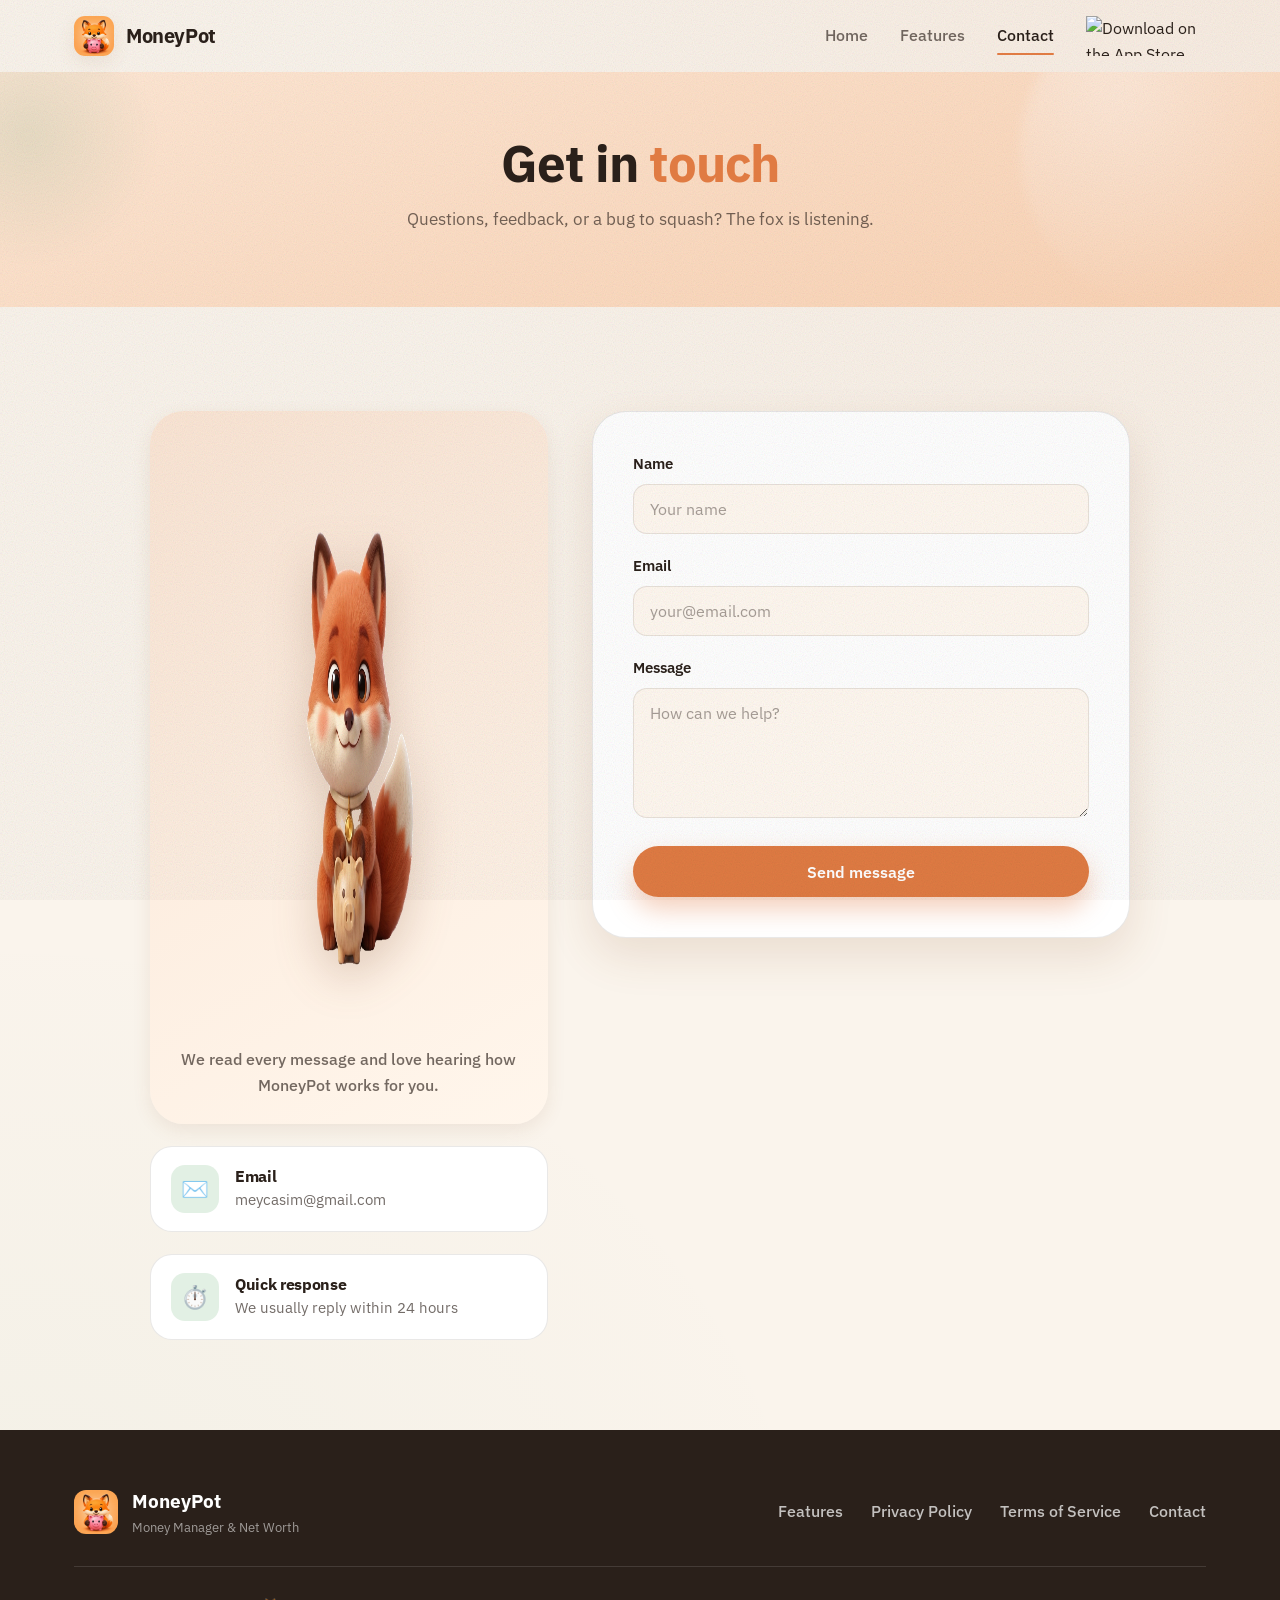
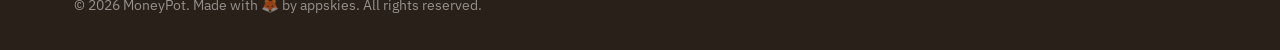
==== contact.html @ 2e61989a "MoneyPot marketing landing (cozy-fintech, vanilla HTML/CSS/JS) Deployed to moneypot.web.app (Firebas" ====
<!DOCTYPE html>
<html lang="en">
<head>
    <meta charset="UTF-8">
    <meta name="viewport" content="width=device-width, initial-scale=1.0">
    <meta name="theme-color" content="#FAF4EC">
    <meta name="description" content="Contact the MoneyPot team. Questions, feedback, or support for the MoneyPot money manager & net worth app — we usually reply within 24 hours.">
    <link rel="canonical" href="https://moneypot.web.app/contact.html">

    <!-- Open Graph -->
    <meta property="og:type" content="website">
    <meta property="og:url" content="https://moneypot.web.app/contact.html">
    <meta property="og:title" content="Contact — MoneyPot">
    <meta property="og:description" content="Questions or feedback about MoneyPot? Send us a message — we usually reply within 24 hours.">
    <meta property="og:image" content="https://moneypot.web.app/Assets/appicon.png">

    <title>Contact — MoneyPot</title>

    <!-- Favicon -->
    <link rel="icon" type="image/png" href="Assets/appicon.png">
    <link rel="apple-touch-icon" href="Assets/appicon.png">

    <!-- Fonts -->
    <link rel="preconnect" href="https://fonts.googleapis.com">
    <link rel="preconnect" href="https://fonts.gstatic.com" crossorigin>
    <link href="https://fonts.googleapis.com/css2?family=IBM+Plex+Mono:wght@500;600&family=IBM+Plex+Sans:wght@300;400;500;600;700&display=swap" rel="stylesheet">

    <!-- Styles -->
    <link rel="stylesheet" href="css/style.css">
</head>
<body>
    <a href="#main" class="skip-link">Skip to content</a>
    <div class="grain" aria-hidden="true"></div>

    <!-- Navigation Bar -->
    <nav class="navbar">
        <div class="container navbar-container">
            <a href="./" class="navbar-brand" aria-label="MoneyPot home">
                <img src="Assets/appicon.png" alt="MoneyPot app icon" class="navbar-logo" width="40" height="40">
                <span class="navbar-name">MoneyPot</span>
            </a>
            <div class="navbar-menu" id="navbarMenu">
                <a href="index.html" class="navbar-link">Home</a>
                <a href="index.html#features" class="navbar-link">Features</a>
                <a href="contact.html" class="navbar-link active">Contact</a>
                <a href="https://apps.apple.com/app/id6778097835" class="navbar-cta" aria-label="Download MoneyPot on the App Store">
                    <img src="https://toolbox.marketingtools.apple.com/api/v2/badges/download-on-the-app-store/black/en-us" alt="Download on the App Store" class="navbar-badge" width="120" height="40">
                </a>
            </div>
            <button class="navbar-toggle" id="navbarToggle" aria-label="Toggle menu" aria-expanded="false" aria-controls="navbarMenu">
                <span class="navbar-toggle-icon"></span>
            </button>
        </div>
    </nav>

    <main id="main">
    <!-- Page hero -->
    <section class="page-hero">
        <div class="hero-bg" aria-hidden="true">
            <span class="hero-orb hero-orb--1"></span>
            <span class="hero-orb hero-orb--2"></span>
        </div>
        <div class="container">
            <h1>Get in <span class="highlight">touch</span></h1>
            <p>Questions, feedback, or a bug to squash? The fox is listening.</p>
        </div>
    </section>

    <!-- Contact section -->
    <section class="contact-section">
        <div class="container">
            <div class="contact-content">
                <!-- Info column -->
                <div class="contact-info">
                    <div class="contact-fox-card">
                        <img src="Assets/fox/FoxTrack.png" alt="MoneyPot's fox mascot with a piggy bank" width="600" height="600">
                        <p>We read every message and love hearing how MoneyPot works for you.</p>
                    </div>
                    <div class="info-item">
                        <span class="info-icon" aria-hidden="true">✉️</span>
                        <div>
                            <h3>Email</h3>
                            <p>meycasim@gmail.com</p>
                        </div>
                    </div>
                    <div class="info-item">
                        <span class="info-icon" aria-hidden="true">⏱️</span>
                        <div>
                            <h3>Quick response</h3>
                            <p>We usually reply within 24 hours</p>
                        </div>
                    </div>
                </div>

                <!-- Form column -->
                <div class="contact-form-wrapper">
                    <form class="contact-form" id="contactForm" action="https://api.web3forms.com/submit" method="POST">
                        <!-- Web3Forms Access Key (PUBLIC - safe to expose) -->
                        <input type="hidden" name="access_key" value="e549a701-abc5-4e7c-9537-79efd76bed1f">
                        <input type="hidden" name="subject" value="New MoneyPot website message">
                        <input type="hidden" name="from_name" value="MoneyPot Website">

                        <!-- Honeypot Field (Bot Trap - invisible to humans) -->
                        <input type="checkbox" name="botcheck" class="hidden" style="display: none;" tabindex="-1" autocomplete="off">

                        <div class="form-group">
                            <label for="name">Name</label>
                            <input type="text" id="name" name="name" placeholder="Your name" required>
                        </div>

                        <div class="form-group">
                            <label for="email">Email</label>
                            <input type="email" id="email" name="email" placeholder="your@email.com" required>
                        </div>

                        <div class="form-group">
                            <label for="message">Message</label>
                            <textarea id="message" name="message" placeholder="How can we help?" rows="5" required></textarea>
                        </div>

                        <!-- hCaptcha Widget (free spam protection, domain-agnostic) -->
                        <div class="h-captcha" data-captcha="true"></div>

                        <button type="submit" class="btn btn-primary">
                            <span class="btn-text">Send message</span>
                            <span class="btn-loader" style="display: none;">
                                <span class="spinner"></span> Sending...
                            </span>
                        </button>

                        <!-- Status Messages -->
                        <div id="formStatus" class="form-status" style="display: none;"></div>
                    </form>
                </div>
            </div>
        </div>
    </section>
    </main>

    <!-- Footer -->
    <footer class="footer">
        <div class="container">
            <div class="footer-content">
                <div class="footer-brand">
                    <img src="Assets/appicon.png" alt="MoneyPot app icon" class="footer-logo" width="44" height="44">
                    <div>
                        <span class="footer-name">MoneyPot</span>
                        <span class="footer-tag">Money Manager &amp; Net Worth</span>
                    </div>
                </div>
                <nav class="footer-links" aria-label="Footer">
                    <a href="index.html#features">Features</a>
                    <a href="privacy.html">Privacy Policy</a>
                    <a href="terms.html">Terms of Service</a>
                    <a href="contact.html">Contact</a>
                </nav>
            </div>
            <p class="footer-copyright">&copy; 2026 MoneyPot. Made with 🦊 by appskies. All rights reserved.</p>
        </div>
    </footer>

    <!-- Scripts -->
    <script src="js/main.js"></script>
    <!-- Web3Forms client script with hCaptcha support -->
    <script src="https://web3forms.com/client/script.js" async defer></script>
</body>
</html>
---- css/style.css ----
/* =====================================================================
   MoneyPot — Landing Site Styles
   Aesthetic: "Cozy fintech" — warm parchment, fox-amber accent,
   sage green for growth, chunky rounded shapes, IBM Plex type.
   Sections:
     1. Design tokens (variables)
     2. Reset & base
     3. Layout helpers
     4. Buttons & badges
     5. Navbar
     6. Hero
     7. Feature panels + CSS mocks
     8. Highlights
     9. Final CTA
    10. Footer
    11. Legal / content pages
    12. Contact page + form
    13. Scroll-reveal + load animations
    14. Responsive
===================================================================== */

/* ---------------------------------------------------------------
   1. DESIGN TOKENS
--------------------------------------------------------------- */
:root {
    /* Brand palette (matches the app) */
    --fox: #E07B43;
    --fox-deep: #C75F2C;
    --fox-soft: #FBE6D5;
    --sage: #5E9C6E;
    --sage-soft: #E2F0E4;
    --rose: #D2615E;
    --ai-purple: #9A7BC8;
    --gold: #D9A441;

    /* Neutrals / surfaces */
    --cream: #FAF4EC;
    --surface: #FFFFFF;
    --surface-warm: #FFF8F0;
    --ink: #2A201A;
    --ink-soft: rgba(42, 32, 26, 0.66);
    --ink-faint: rgba(42, 32, 26, 0.42);
    --line: rgba(42, 32, 26, 0.10);

    /* Hero gradient */
    --hero-1: #FFE9D6;
    --hero-2: #FBD3B4;

    /* Type */
    --font-sans: 'IBM Plex Sans', -apple-system, BlinkMacSystemFont, 'Segoe UI', sans-serif;
    --font-mono: 'IBM Plex Mono', ui-monospace, 'SF Mono', Menlo, monospace;

    /* Shape & depth */
    --r-sm: 14px;
    --r-md: 22px;
    --r-lg: 34px;
    --r-xl: 48px;
    --shadow-sm: 0 6px 18px rgba(140, 90, 50, 0.10);
    --shadow-md: 0 18px 44px rgba(140, 82, 40, 0.14);
    --shadow-lg: 0 34px 80px rgba(120, 66, 30, 0.20);

    --maxw: 1180px;
    --ease: cubic-bezier(0.22, 1, 0.36, 1);
}

/* ---------------------------------------------------------------
   2. RESET & BASE
--------------------------------------------------------------- */
*, *::before, *::after { box-sizing: border-box; margin: 0; padding: 0; }

html { scroll-behavior: smooth; -webkit-text-size-adjust: 100%; }

body {
    font-family: var(--font-sans);
    color: var(--ink);
    background: var(--cream);
    line-height: 1.6;
    font-weight: 400;
    overflow-x: hidden;
    /* subtle warm vignette baked into the parchment */
    background-image:
        radial-gradient(120% 80% at 100% 0%, rgba(224, 123, 67, 0.06), transparent 60%),
        radial-gradient(120% 80% at 0% 100%, rgba(94, 156, 110, 0.05), transparent 55%);
}

img { max-width: 100%; display: block; }
a { color: inherit; text-decoration: none; }
ul { list-style: none; }
h1, h2, h3 { line-height: 1.08; letter-spacing: -0.02em; font-weight: 700; }
.mono { font-family: var(--font-mono); font-feature-settings: "tnum"; letter-spacing: -0.01em; }

::selection { background: var(--fox); color: #fff; }

/* Keyboard focus ring */
a:focus-visible, button:focus-visible, input:focus-visible, textarea:focus-visible {
    outline: 3px solid var(--fox);
    outline-offset: 3px;
    border-radius: 6px;
}

/* Skip link */
.skip-link {
    position: absolute;
    left: -999px;
    top: 12px;
    z-index: 200;
    background: var(--ink);
    color: #fff;
    padding: 10px 18px;
    border-radius: 999px;
    font-weight: 600;
}
.skip-link:focus { left: 16px; }

/* Paper grain overlay */
.grain {
    position: fixed;
    inset: 0;
    z-index: 1;
    pointer-events: none;
    opacity: 0.55;
    mix-blend-mode: multiply;
    background-image: url("data:image/svg+xml,%3Csvg xmlns='http://www.w3.org/2000/svg' width='140' height='140'%3E%3Cfilter id='n'%3E%3CfeTurbulence type='fractalNoise' baseFrequency='0.9' numOctaves='2' stitchTiles='stitch'/%3E%3C/filter%3E%3Crect width='100%25' height='100%25' filter='url(%23n)' opacity='0.32'/%3E%3C/svg%3E");
}

/* ---------------------------------------------------------------
   3. LAYOUT HELPERS
--------------------------------------------------------------- */
.container { width: 100%; max-width: var(--maxw); margin: 0 auto; padding: 0 24px; }

.section-head { text-align: center; max-width: 720px; margin: 0 auto 64px; }
.section-head--tight { margin-bottom: 44px; }
.section-kicker {
    display: inline-block;
    font-size: 0.82rem;
    font-weight: 600;
    letter-spacing: 0.14em;
    text-transform: uppercase;
    color: var(--fox-deep);
    background: var(--fox-soft);
    padding: 7px 16px;
    border-radius: 999px;
    margin-bottom: 20px;
}
.section-title { font-size: clamp(1.9rem, 4.4vw, 3rem); }
.section-subtitle {
    margin-top: 18px;
    font-size: 1.12rem;
    color: var(--ink-soft);
    font-weight: 400;
}

.highlight { color: var(--fox); position: relative; white-space: nowrap; }

/* ---------------------------------------------------------------
   4. BUTTONS & BADGES
--------------------------------------------------------------- */
.app-store-link { display: inline-flex; transition: transform 0.3s var(--ease); }
.app-store-link:hover { transform: translateY(-3px); }
.app-store-badge { height: 52px; width: auto; }

.btn {
    display: inline-flex;
    align-items: center;
    justify-content: center;
    gap: 8px;
    font-family: var(--font-sans);
    font-size: 1.02rem;
    font-weight: 600;
    padding: 15px 30px;
    border: none;
    border-radius: 999px;
    cursor: pointer;
    transition: transform 0.25s var(--ease), box-shadow 0.25s var(--ease), background 0.25s;
}
.btn-primary {
    background: var(--fox);
    color: #fff;
    box-shadow: 0 12px 26px rgba(224, 123, 67, 0.36);
}
.btn-primary:hover { background: var(--fox-deep); transform: translateY(-3px); box-shadow: 0 18px 34px rgba(199, 95, 44, 0.42); }
.btn-primary:active { transform: translateY(-1px); }

/* ---------------------------------------------------------------
   5. NAVBAR
--------------------------------------------------------------- */
.navbar {
    position: sticky;
    top: 0;
    z-index: 100;
    padding: 16px 0;
    transition: background 0.3s, box-shadow 0.3s, padding 0.3s;
}
.navbar.scrolled {
    background: rgba(250, 244, 236, 0.86);
    backdrop-filter: saturate(160%) blur(14px);
    -webkit-backdrop-filter: saturate(160%) blur(14px);
    box-shadow: 0 2px 24px rgba(140, 90, 50, 0.10);
    padding: 10px 0;
}
.navbar-container { display: flex; align-items: center; justify-content: space-between; }
.navbar-brand { display: flex; align-items: center; gap: 12px; }
.navbar-logo { width: 40px; height: 40px; border-radius: 11px; box-shadow: var(--shadow-sm); }
.navbar-name { font-weight: 700; font-size: 1.28rem; letter-spacing: -0.02em; }

.navbar-menu { display: flex; align-items: center; gap: 32px; }
.navbar-link { font-weight: 500; color: var(--ink-soft); transition: color 0.2s; position: relative; }
.navbar-link::after {
    content: ""; position: absolute; left: 0; bottom: -6px;
    width: 0; height: 2px; background: var(--fox); border-radius: 2px;
    transition: width 0.25s var(--ease);
}
.navbar-link:hover, .navbar-link.active { color: var(--ink); }
.navbar-link:hover::after, .navbar-link.active::after { width: 100%; }
.navbar-cta { display: inline-flex; }
.navbar-badge { height: 40px; width: auto; }

.navbar-toggle {
    display: none;
    width: 46px; height: 46px;
    background: var(--surface);
    border: 1px solid var(--line);
    border-radius: 13px;
    cursor: pointer;
    position: relative;
    box-shadow: var(--shadow-sm);
}
.navbar-toggle-icon, .navbar-toggle-icon::before, .navbar-toggle-icon::after {
    content: ""; position: absolute; left: 50%; top: 50%;
    width: 20px; height: 2.2px; background: var(--ink); border-radius: 2px;
    transform: translate(-50%, -50%); transition: transform 0.3s var(--ease), opacity 0.2s;
}
.navbar-toggle-icon::before { transform: translate(-50%, -8px); }
.navbar-toggle-icon::after { transform: translate(-50%, 8px); }
.navbar-toggle.active .navbar-toggle-icon { background: transparent; }
.navbar-toggle.active .navbar-toggle-icon::before { transform: translate(-50%, 0) rotate(45deg); }
.navbar-toggle.active .navbar-toggle-icon::after { transform: translate(-50%, 0) rotate(-45deg); }

/* ---------------------------------------------------------------
   6. HERO
--------------------------------------------------------------- */
.hero {
    position: relative;
    padding: 60px 0 120px;
    background: linear-gradient(160deg, var(--hero-1) 0%, var(--hero-2) 100%);
    overflow: hidden;
}
.hero-bg { position: absolute; inset: 0; pointer-events: none; }
.hero-orb {
    position: absolute; border-radius: 50%; filter: blur(6px); opacity: 0.5;
}
.hero-orb--1 { width: 320px; height: 320px; top: -80px; right: -60px;
    background: radial-gradient(circle at 30% 30%, rgba(255,255,255,0.7), transparent 70%); }
.hero-orb--2 { width: 220px; height: 220px; bottom: 40px; left: -60px;
    background: radial-gradient(circle at 40% 40%, rgba(94,156,110,0.28), transparent 70%); }
.hero-orb--3 { width: 160px; height: 160px; top: 40%; left: 42%;
    background: radial-gradient(circle at 40% 40%, rgba(154,123,200,0.22), transparent 70%); }

.hero-content {
    position: relative;
    z-index: 2;
    display: grid;
    grid-template-columns: 1.05fr 0.95fr;
    align-items: center;
    gap: 40px;
}

.hero-eyebrow {
    display: inline-flex; align-items: center; gap: 8px;
    background: rgba(255, 255, 255, 0.65);
    border: 1px solid rgba(255, 255, 255, 0.9);
    padding: 8px 16px;
    border-radius: 999px;
    font-weight: 600;
    font-size: 0.92rem;
    color: var(--fox-deep);
    box-shadow: var(--shadow-sm);
    margin-bottom: 26px;
}
.hero-eyebrow-fox { font-size: 1.1rem; }

.hero-title {
    font-size: clamp(2.6rem, 6vw, 4.4rem);
    font-weight: 700;
    letter-spacing: -0.035em;
}
.hero-title .highlight { display: inline-block; }
.hero-title .highlight::after {
    content: ""; position: absolute; left: -2px; right: -2px; bottom: 0.08em; height: 0.28em;
    background: rgba(224, 123, 67, 0.22); border-radius: 6px; z-index: -1;
}
.hero-subtitle {
    margin: 26px 0 34px;
    font-size: 1.2rem;
    color: var(--ink-soft);
    max-width: 520px;
}
.hero-subtitle strong { color: var(--ink); font-weight: 600; }

.hero-cta { display: flex; align-items: center; gap: 20px; flex-wrap: wrap; }
.hero-trial { font-size: 0.94rem; color: var(--ink-soft); font-weight: 500; }

.hero-trust {
    display: flex; gap: 26px; flex-wrap: wrap;
    margin-top: 34px;
    font-weight: 500;
    color: var(--ink-soft);
    font-size: 0.98rem;
}
.hero-trust li { display: flex; align-items: center; gap: 8px; }
.hero-trust span { font-size: 1.1rem; }

/* Hero visual — amber portrait pot + floating chips */
.hero-visual { position: relative; }
.hero-pot {
    position: relative;
    width: min(430px, 92%);
    margin: 0 auto;
    aspect-ratio: 1;
    border-radius: 46% 54% 52% 48% / 52% 46% 54% 48%;
    background:
        radial-gradient(circle at 50% 42%, #FBB878 0%, #F19E5A 55%, #E07B43 100%);
    box-shadow: var(--shadow-lg), inset 0 -20px 60px rgba(199, 95, 44, 0.35);
    overflow: hidden;
    animation: blob-morph 14s ease-in-out infinite;
}
.hero-fox {
    position: absolute; inset: 0; width: 100%; height: 100%;
    object-fit: cover; object-position: center 42%;
    animation: fox-float 6s ease-in-out infinite;
}
@keyframes blob-morph {
    0%, 100% { border-radius: 46% 54% 52% 48% / 52% 46% 54% 48%; }
    50% { border-radius: 54% 46% 48% 52% / 46% 54% 48% 52%; }
}
@keyframes fox-float {
    0%, 100% { transform: translateY(0); }
    50% { transform: translateY(-10px); }
}

.float-chip {
    position: absolute;
    display: flex; align-items: center; gap: 10px;
    background: var(--surface);
    border-radius: var(--r-md);
    padding: 12px 16px;
    box-shadow: var(--shadow-md);
    font-weight: 600;
    font-size: 0.94rem;
    animation: chip-bob 5s ease-in-out infinite;
    z-index: 3;
}
.chip-emoji { font-size: 1.3rem; }
.chip-body { display: flex; flex-direction: column; line-height: 1.2; }
.chip-label { font-size: 0.72rem; text-transform: uppercase; letter-spacing: 0.08em; color: var(--ink-faint); font-weight: 600; }
.chip-amount { font-family: var(--font-mono); font-size: 0.98rem; }
.chip-amount--out { color: var(--rose); }
.chip-worth { font-family: var(--font-mono); font-size: 1.14rem; color: var(--ink); }
.chip-delta { font-family: var(--font-mono); font-size: 0.78rem; font-weight: 600; }
.chip-delta--up { color: var(--sage); }

.float-chip--expense { top: 8%; left: -4%; animation-delay: 0s; }
.float-chip--worth { bottom: 14%; right: -6%; flex-direction: column; align-items: flex-start; gap: 2px; animation-delay: 1.2s; }
.float-chip--scan { bottom: 2%; left: 8%; animation-delay: 2.1s; }
@keyframes chip-bob {
    0%, 100% { transform: translateY(0) rotate(-1deg); }
    50% { transform: translateY(-12px) rotate(1deg); }
}

/* Bottom wave transition into cream */
.hero-wave {
    position: absolute; left: 0; right: 0; bottom: -1px; height: 70px;
    background: var(--cream);
    clip-path: ellipse(75% 100% at 50% 100%);
}

/* ---------------------------------------------------------------
   7. FEATURE PANELS + CSS MOCKS
--------------------------------------------------------------- */
.features { padding: 100px 0 40px; position: relative; z-index: 2; }

.feature {
    display: grid;
    grid-template-columns: 1fr 1fr;
    align-items: center;
    gap: clamp(30px, 6vw, 90px);
    margin-bottom: 96px;
}
.feature--reverse .feature-media { order: 2; }

/* Media column */
.feature-media {
    position: relative;
    min-height: 380px;
    display: flex; align-items: center; justify-content: center;
}
.feature-glow {
    position: absolute; width: 78%; aspect-ratio: 1; border-radius: 50%;
    filter: blur(10px); z-index: 0;
    background: radial-gradient(circle, rgba(224,123,67,0.20), transparent 68%);
}
.feature-glow--sage { background: radial-gradient(circle, rgba(94,156,110,0.22), transparent 68%); }
.feature-glow--rose { background: radial-gradient(circle, rgba(210,97,94,0.20), transparent 68%); }
.feature-fox {
    position: relative; z-index: 1;
    width: min(360px, 80%);
    filter: drop-shadow(0 26px 34px rgba(120, 66, 30, 0.24));
    transition: transform 0.5s var(--ease);
}
.feature:hover .feature-fox { transform: translateY(-8px) scale(1.02); }
.feature-fox--peek { width: min(300px, 70%); }

/* Copy column */
.feature-kicker {
    display: inline-flex; align-items: center; gap: 10px;
    font-weight: 600; font-size: 0.86rem; letter-spacing: 0.06em; text-transform: uppercase;
    color: var(--fox-deep);
    margin-bottom: 18px;
}
.feature-num {
    font-family: var(--font-mono);
    background: var(--fox-soft);
    color: var(--fox-deep);
    padding: 3px 9px; border-radius: 8px; font-size: 0.82rem;
}
.feature-title { font-size: clamp(1.6rem, 3.4vw, 2.35rem); margin-bottom: 16px; }
.feature-text { font-size: 1.1rem; color: var(--ink-soft); margin-bottom: 22px; max-width: 460px; }
.feature-points { display: grid; gap: 12px; }
.feature-points li {
    position: relative; padding-left: 32px; font-weight: 500; color: var(--ink);
}
.feature-points li::before {
    content: ""; position: absolute; left: 0; top: 4px;
    width: 20px; height: 20px; border-radius: 50%;
    background: var(--sage-soft) url("data:image/svg+xml,%3Csvg xmlns='http://www.w3.org/2000/svg' width='12' height='12' viewBox='0 0 24 24' fill='none' stroke='%235E9C6E' stroke-width='3.4' stroke-linecap='round' stroke-linejoin='round'%3E%3Cpolyline points='20 6 9 17 4 12'/%3E%3C/svg%3E") center / 12px no-repeat;
}

/* shared mock chip */
.mock-chip {
    display: inline-flex; align-items: center; gap: 8px;
    background: var(--surface); border-radius: 999px;
    padding: 9px 15px; font-weight: 600; font-size: 0.88rem;
    box-shadow: var(--shadow-md);
    font-family: var(--font-sans);
}
.mock-chip .mono { font-size: 0.86rem; }
.mock-chip--alert { color: var(--fox-deep); }
.dot { width: 10px; height: 10px; border-radius: 50%; display: inline-block; flex: none; }
.dot--fox { background: var(--fox); }
.dot--sage { background: var(--sage); }
.dot--rose { background: var(--rose); }
.dot--purple { background: var(--ai-purple); }
.dot--gold { background: var(--gold); }

/* Mock: receipt (Feature 1) */
.mock { position: absolute; z-index: 2; }
.mock--receipt { right: 2%; bottom: 6%; }
.receipt {
    position: relative;
    width: 150px; background: var(--surface);
    border-radius: 12px 12px 8px 8px;
    padding: 16px 16px 22px;
    box-shadow: var(--shadow-md);
    /* torn bottom edge */
    -webkit-mask: radial-gradient(6px 8px at 10px 100%, transparent 96%, #000) repeat-x bottom / 20px 10px;
            mask: radial-gradient(6px 8px at 10px 100%, transparent 96%, #000) repeat-x bottom / 20px 10px;
    overflow: hidden;
}
.receipt-line { height: 7px; background: var(--line); border-radius: 4px; margin-bottom: 9px; }
.receipt-line--title { height: 10px; width: 60%; background: rgba(42,32,26,0.22); margin-bottom: 14px; }
.receipt-line.short { width: 45%; }
.receipt-total {
    display: flex; justify-content: space-between; align-items: baseline;
    margin-top: 10px; padding-top: 10px; border-top: 1.5px dashed var(--line);
    font-weight: 700; font-size: 0.72rem; letter-spacing: 0.06em;
}
.receipt-total .mono { font-size: 0.9rem; color: var(--fox-deep); }
.receipt-scan {
    position: absolute; left: 0; right: 0; height: 30px;
    background: linear-gradient(180deg, transparent, rgba(94,156,110,0.35), transparent);
    box-shadow: 0 0 10px rgba(94,156,110,0.5);
    animation: scan 2.6s ease-in-out infinite;
}
@keyframes scan { 0%,100% { top: 8%; } 50% { top: 78%; } }
.mock--receipt .mock-chip { position: absolute; bottom: -18px; left: -70px; white-space: nowrap; }

/* Mock: net worth (Feature 2) */
.mock--worth { left: 0; bottom: 4%; }
.worth-card {
    width: 230px; background: var(--surface);
    border-radius: var(--r-md); padding: 20px;
    box-shadow: var(--shadow-md);
}
.worth-label { font-size: 0.74rem; text-transform: uppercase; letter-spacing: 0.08em; color: var(--ink-faint); font-weight: 600; }
.worth-total { display: block; font-size: 1.7rem; margin: 4px 0 2px; color: var(--ink); }
.worth-delta { font-family: var(--font-mono); font-size: 0.78rem; color: var(--sage); font-weight: 600; }
.worth-rows { margin-top: 16px; display: grid; gap: 11px; }
.worth-rows li {
    display: flex; align-items: center; gap: 9px;
    font-size: 0.86rem; font-weight: 500;
}
.worth-rows .mono { margin-left: auto; color: var(--ink-soft); font-size: 0.84rem; }

/* Mock: categorize pills (Feature 3) */
.mock--sort {
    position: absolute; right: 0; bottom: 8%;
    display: flex; flex-wrap: wrap; gap: 10px; width: 250px; justify-content: flex-end;
}
.pill {
    display: inline-flex; align-items: center; gap: 7px;
    background: var(--surface); border-radius: 999px;
    padding: 9px 15px; font-weight: 600; font-size: 0.86rem;
    box-shadow: var(--shadow-sm);
    animation: pill-pop 0.5s var(--ease) both;
}
.pill--1 { animation-delay: 0.05s; } .pill--2 { animation-delay: 0.15s; }
.pill--3 { animation-delay: 0.25s; } .pill--4 { animation-delay: 0.35s; }
.pill--5 { animation-delay: 0.45s; }
@keyframes pill-pop { from { opacity: 0; transform: scale(0.8) translateY(6px); } to { opacity: 1; transform: none; } }

/* Mock: budget ring (Feature 4) */
.mock--budget { left: 2%; bottom: 4%; }
.budget-card {
    width: 190px; background: var(--surface);
    border-radius: var(--r-md); padding: 20px;
    box-shadow: var(--shadow-md); text-align: center;
}
.budget-label { font-size: 0.74rem; text-transform: uppercase; letter-spacing: 0.08em; color: var(--ink-faint); font-weight: 600; }
.budget-ring {
    width: 116px; height: 116px; margin: 14px auto 12px;
    border-radius: 50%;
    background:
        radial-gradient(closest-side, var(--surface) 72%, transparent 73%),
        conic-gradient(var(--fox) 0% 72%, var(--fox-soft) 72% 100%);
    display: grid; place-items: center;
}
.budget-ring-num { font-size: 1.5rem; font-weight: 700; color: var(--fox-deep); }
.budget-meta { font-size: 0.84rem; color: var(--ink-soft); }
.budget-meta .mono { color: var(--ink); }
.mock--budget .mock-chip { position: absolute; top: -14px; right: -60px; white-space: nowrap; }

/* Mock: widgets (Feature 5) */
.mock--widget {
    right: 0; bottom: 6%;
    display: flex; gap: 14px; align-items: flex-end;
}
.widget-card {
    width: 150px; background: var(--surface);
    border-radius: var(--r-md); padding: 16px;
    box-shadow: var(--shadow-md);
}
.widget-card--small { width: 120px; }
.widget-label { font-size: 0.72rem; text-transform: uppercase; letter-spacing: 0.08em; color: var(--ink-faint); font-weight: 600; }
.widget-num { display: block; font-size: 1.35rem; margin: 4px 0 10px; }
.widget-bars { display: flex; align-items: flex-end; gap: 6px; height: 46px; }
.widget-bars span {
    flex: 1; background: linear-gradient(180deg, var(--fox), var(--fox-soft));
    border-radius: 4px 4px 2px 2px; min-height: 6px;
}

/* Mock: security (Feature 6) */
.mock--secure { left: 4%; bottom: 8%; }
.secure-card {
    width: 190px; background: var(--surface);
    border-radius: var(--r-md); padding: 22px 20px;
    box-shadow: var(--shadow-md); text-align: center;
}
.secure-face { color: var(--sage); display: block; margin: 0 auto 12px; }
.secure-title { font-weight: 600; font-size: 0.92rem; }
.mock--secure .mock-chip { position: absolute; bottom: -14px; right: -46px; white-space: nowrap; }

/* ---------------------------------------------------------------
   8. HIGHLIGHTS
--------------------------------------------------------------- */
.highlights { padding: 70px 0 90px; }
.highlights-grid {
    display: grid; grid-template-columns: repeat(4, 1fr); gap: 22px;
}
.highlight-card {
    background: var(--surface-warm);
    border: 1px solid var(--line);
    border-radius: var(--r-lg);
    padding: 30px 26px;
    transition: transform 0.35s var(--ease), box-shadow 0.35s var(--ease), background 0.3s;
}
.highlight-card:hover {
    transform: translateY(-8px);
    box-shadow: var(--shadow-md);
    background: var(--surface);
}
.highlight-emoji {
    display: inline-grid; place-items: center;
    width: 56px; height: 56px; border-radius: 18px;
    background: var(--fox-soft);
    font-size: 1.7rem; margin-bottom: 18px;
}
.highlight-card h3 { font-size: 1.22rem; margin-bottom: 8px; }
.highlight-card p { color: var(--ink-soft); font-size: 0.98rem; }

/* ---------------------------------------------------------------
   9. FINAL CTA
--------------------------------------------------------------- */
.final-cta { padding: 40px 0 110px; }
.final-cta-inner {
    display: grid; grid-template-columns: 0.8fr 1.2fr; align-items: center; gap: 30px;
    background: linear-gradient(150deg, #FFF1E2 0%, #FDE0C4 100%);
    border-radius: var(--r-xl);
    padding: 48px clamp(28px, 5vw, 66px);
    position: relative;
    overflow: hidden;
    box-shadow: var(--shadow-md);
}
.final-cta-inner::after {
    content: ""; position: absolute; width: 300px; height: 300px; border-radius: 50%;
    background: radial-gradient(circle, rgba(255,255,255,0.6), transparent 70%);
    top: -120px; right: -80px; pointer-events: none;
}
.cta-fox {
    width: min(320px, 90%); margin: 0 auto;
    filter: drop-shadow(0 24px 30px rgba(120, 66, 30, 0.28));
    animation: fox-float 6s ease-in-out infinite;
}
.cta-title { font-size: clamp(1.9rem, 4vw, 2.9rem); margin-bottom: 14px; }
.cta-subtitle { font-size: 1.14rem; color: var(--ink-soft); margin-bottom: 28px; max-width: 480px; }
.cta-actions { display: flex; align-items: center; gap: 22px; flex-wrap: wrap; }
.cta-note { font-size: 0.94rem; color: var(--ink-soft); font-weight: 500; }

/* ---------------------------------------------------------------
   10. FOOTER
--------------------------------------------------------------- */
.footer { background: var(--ink); color: rgba(255,255,255,0.72); padding: 56px 0 34px; }
.footer-content {
    display: flex; align-items: center; justify-content: space-between;
    flex-wrap: wrap; gap: 26px;
    padding-bottom: 28px; border-bottom: 1px solid rgba(255,255,255,0.12);
}
.footer-brand { display: flex; align-items: center; gap: 14px; }
.footer-logo { width: 44px; height: 44px; border-radius: 12px; }
.footer-brand > div { display: flex; flex-direction: column; }
.footer-name { font-weight: 700; font-size: 1.2rem; color: #fff; }
.footer-tag { font-size: 0.82rem; color: rgba(255,255,255,0.55); }
.footer-links { display: flex; gap: 28px; flex-wrap: wrap; }
.footer-links a { color: rgba(255,255,255,0.72); font-weight: 500; transition: color 0.2s; }
.footer-links a:hover { color: var(--fox); }
.footer-copyright { margin-top: 26px; font-size: 0.9rem; color: rgba(255,255,255,0.5); }

/* ---------------------------------------------------------------
   11. LEGAL / CONTENT PAGES
--------------------------------------------------------------- */
.page-hero {
    background: linear-gradient(160deg, var(--hero-1) 0%, var(--hero-2) 100%);
    padding: 64px 0 74px;
    text-align: center;
    position: relative;
    overflow: hidden;
}
.page-hero .container { position: relative; z-index: 2; }
.page-hero h1 { font-size: clamp(2rem, 5vw, 3.2rem); }
.page-hero p { margin-top: 14px; color: var(--ink-soft); font-size: 1.08rem; }
.page-hero .updated {
    display: inline-block; margin-top: 18px;
    font-family: var(--font-mono); font-size: 0.84rem;
    background: rgba(255,255,255,0.6); padding: 6px 14px; border-radius: 999px;
    color: var(--fox-deep); font-weight: 600;
}

.legal { padding: 66px 0 90px; }
.legal-body { max-width: 780px; margin: 0 auto; }
.legal-body > section { margin-bottom: 40px; }
.legal-body h2 {
    font-size: 1.5rem; margin-bottom: 14px;
    display: flex; align-items: center; gap: 12px;
}
.legal-body h2 .legal-badge {
    width: 34px; height: 34px; border-radius: 11px; flex: none;
    display: grid; place-items: center; font-size: 1.05rem;
    background: var(--fox-soft);
}
.legal-body p { color: var(--ink-soft); font-size: 1.04rem; margin-bottom: 12px; }
.legal-body ul.legal-list { margin: 12px 0 12px 6px; display: grid; gap: 10px; }
.legal-body ul.legal-list li {
    position: relative; padding-left: 28px; color: var(--ink-soft); font-size: 1.02rem;
}
.legal-body ul.legal-list li::before {
    content: ""; position: absolute; left: 0; top: 9px;
    width: 9px; height: 9px; border-radius: 50%; background: var(--fox);
}
.legal-body a { color: var(--fox-deep); font-weight: 600; text-decoration: underline; text-underline-offset: 3px; }
.legal-note {
    background: var(--sage-soft);
    border-left: 4px solid var(--sage);
    border-radius: var(--r-sm);
    padding: 18px 22px; margin-top: 30px;
    color: var(--ink);
}
.legal-note strong { color: var(--sage); }

/* ---------------------------------------------------------------
   12. CONTACT PAGE + FORM
--------------------------------------------------------------- */
.contact-section { padding: 60px 0 90px; }
.contact-content {
    display: grid; grid-template-columns: 0.85fr 1.15fr; gap: 44px;
    max-width: 980px; margin: 44px auto 0; align-items: start;
}
.contact-info { display: grid; gap: 22px; align-content: start; }
.contact-fox-card {
    background: linear-gradient(150deg, var(--fox-soft), #FFF6EC);
    border-radius: var(--r-lg); padding: 26px; text-align: center;
    box-shadow: var(--shadow-sm);
}
.contact-fox-card img { width: 170px; margin: 0 auto 10px; filter: drop-shadow(0 16px 22px rgba(120,66,30,0.22)); }
.contact-fox-card p { color: var(--ink-soft); font-weight: 500; }
.info-item {
    display: flex; align-items: center; gap: 16px;
    background: var(--surface); border: 1px solid var(--line);
    border-radius: var(--r-md); padding: 18px 20px;
}
.info-icon {
    width: 48px; height: 48px; border-radius: 14px; flex: none;
    display: grid; place-items: center; font-size: 1.4rem;
    background: var(--sage-soft);
}
.info-item h3 { font-size: 1.02rem; margin-bottom: 2px; }
.info-item p { color: var(--ink-soft); font-size: 0.96rem; }

.contact-form-wrapper {
    background: var(--surface);
    border: 1px solid var(--line);
    border-radius: var(--r-lg);
    padding: clamp(24px, 4vw, 40px);
    box-shadow: var(--shadow-md);
}
.form-group { margin-bottom: 20px; }
.form-group label { display: block; font-weight: 600; margin-bottom: 8px; font-size: 0.94rem; }
.form-group input, .form-group textarea {
    width: 100%;
    font-family: var(--font-sans); font-size: 1rem;
    padding: 14px 16px;
    border: 1.5px solid var(--line);
    border-radius: var(--r-sm);
    background: var(--surface-warm);
    color: var(--ink);
    transition: border-color 0.2s, background 0.2s, box-shadow 0.2s;
    resize: vertical;
}
.form-group input::placeholder, .form-group textarea::placeholder { color: var(--ink-faint); }
.form-group input:focus, .form-group textarea:focus {
    border-color: var(--fox); background: var(--surface);
    box-shadow: 0 0 0 4px rgba(224,123,67,0.14);
    outline: none;
}
.h-captcha { margin-bottom: 20px; }
.contact-form .btn-primary { width: 100%; }
.spinner {
    display: inline-block; width: 16px; height: 16px;
    border: 2.4px solid rgba(255,255,255,0.5); border-top-color: #fff;
    border-radius: 50%; animation: spin 0.7s linear infinite; vertical-align: -3px;
}
@keyframes spin { to { transform: rotate(360deg); } }
.form-status { margin-top: 18px; padding: 14px 18px; border-radius: var(--r-sm); font-weight: 600; font-size: 0.96rem; }
.form-status.success { background: var(--sage-soft); color: #33623F; }
.form-status.error { background: #FBE0DF; color: #9B322F; }
.hidden { display: none !important; }

/* TikTok in-app browser toast */
.tiktok-toast {
    position: fixed; left: 16px; right: 16px; bottom: 20px;
    z-index: 300; display: flex; justify-content: center;
    opacity: 0; transform: translateY(20px);
    transition: opacity 0.35s var(--ease), transform 0.35s var(--ease);
    pointer-events: none;
}
.tiktok-toast.show { opacity: 1; transform: none; }
.tiktok-toast-bubble {
    max-width: 420px; background: var(--ink); color: #fff;
    padding: 16px 20px; border-radius: var(--r-md);
    box-shadow: var(--shadow-lg); font-size: 0.96rem; line-height: 1.45;
}
.tiktok-toast-bubble strong { color: var(--fox); }

/* ---------------------------------------------------------------
   13. SCROLL-REVEAL + LOAD ANIMATIONS
--------------------------------------------------------------- */
/* Staggered hero load reveal */
.reveal-load { opacity: 0; transform: translateY(22px); }
.page-loaded .reveal-load {
    opacity: 1; transform: none;
    transition: opacity 0.7s var(--ease), transform 0.7s var(--ease);
    transition-delay: calc(var(--d, 0) * 0.11s + 0.1s);
}

/* Scroll reveal */
.reveal { opacity: 0; transform: translateY(34px); transition: opacity 0.7s var(--ease), transform 0.7s var(--ease); }
.reveal.active { opacity: 1; transform: none; }
/* stagger children within a grid */
.highlights-grid .reveal.active:nth-child(2) { transition-delay: 0.08s; }
.highlights-grid .reveal.active:nth-child(3) { transition-delay: 0.16s; }
.highlights-grid .reveal.active:nth-child(4) { transition-delay: 0.24s; }

@media (prefers-reduced-motion: reduce) {
    *, *::before, *::after { animation: none !important; transition: none !important; }
    .reveal, .reveal-load { opacity: 1 !important; transform: none !important; }
    html { scroll-behavior: auto; }
}

/* ---------------------------------------------------------------
   14. RESPONSIVE
--------------------------------------------------------------- */
@media (max-width: 940px) {
    .hero-content { grid-template-columns: 1fr; text-align: center; gap: 20px; }
    .hero-text { display: flex; flex-direction: column; align-items: center; }
    .hero-subtitle { margin-left: auto; margin-right: auto; }
    .hero-cta, .hero-trust { justify-content: center; }
    .hero-visual { margin-top: 20px; }

    .feature { grid-template-columns: 1fr; gap: 30px; margin-bottom: 72px; }
    .feature--reverse .feature-media { order: 0; }
    .feature-media { min-height: 340px; }
    .feature-copy { text-align: center; }
    .feature-text { margin-left: auto; margin-right: auto; }
    .feature-points { display: inline-grid; text-align: left; }

    .highlights-grid { grid-template-columns: repeat(2, 1fr); }

    .final-cta-inner { grid-template-columns: 1fr; text-align: center; }
    .cta-copy { display: flex; flex-direction: column; align-items: center; }
    .cta-subtitle { margin-left: auto; margin-right: auto; }
    .cta-actions { justify-content: center; }

    .contact-content { grid-template-columns: 1fr; gap: 30px; }
}

@media (max-width: 720px) {
    /* Mobile nav drawer */
    .navbar-toggle { display: block; z-index: 120; }
    .navbar-menu {
        position: fixed; inset: 0 0 0 auto;
        width: min(320px, 82%);
        flex-direction: column;
        align-items: flex-start;
        justify-content: center;
        gap: 30px;
        padding: 40px;
        background: var(--cream);
        box-shadow: -20px 0 60px rgba(120,66,30,0.2);
        transform: translateX(100%);
        transition: transform 0.4s var(--ease);
        z-index: 110;
    }
    .navbar-menu.active { transform: translateX(0); }
    .navbar-link { font-size: 1.3rem; }
    .navbar-cta { margin-top: 8px; }

    .hero { padding: 40px 0 90px; }
    .float-chip { transform: scale(0.9); }
    .float-chip--expense { left: 0; }
    .float-chip--worth { right: 0; }

    .highlights-grid { grid-template-columns: 1fr; }
    .footer-content { flex-direction: column; align-items: flex-start; text-align: left; }
}

@media (max-width: 420px) {
    .container { padding: 0 18px; }
    .hero-title { font-size: 2.5rem; }
    /* keep mocks from overflowing on the smallest screens */
    .mock { transform: scale(0.82); }
    .mock--worth, .mock--budget, .mock--secure { left: -6%; }
    .mock--receipt, .mock--sort, .mock--widget { right: -6%; }
}
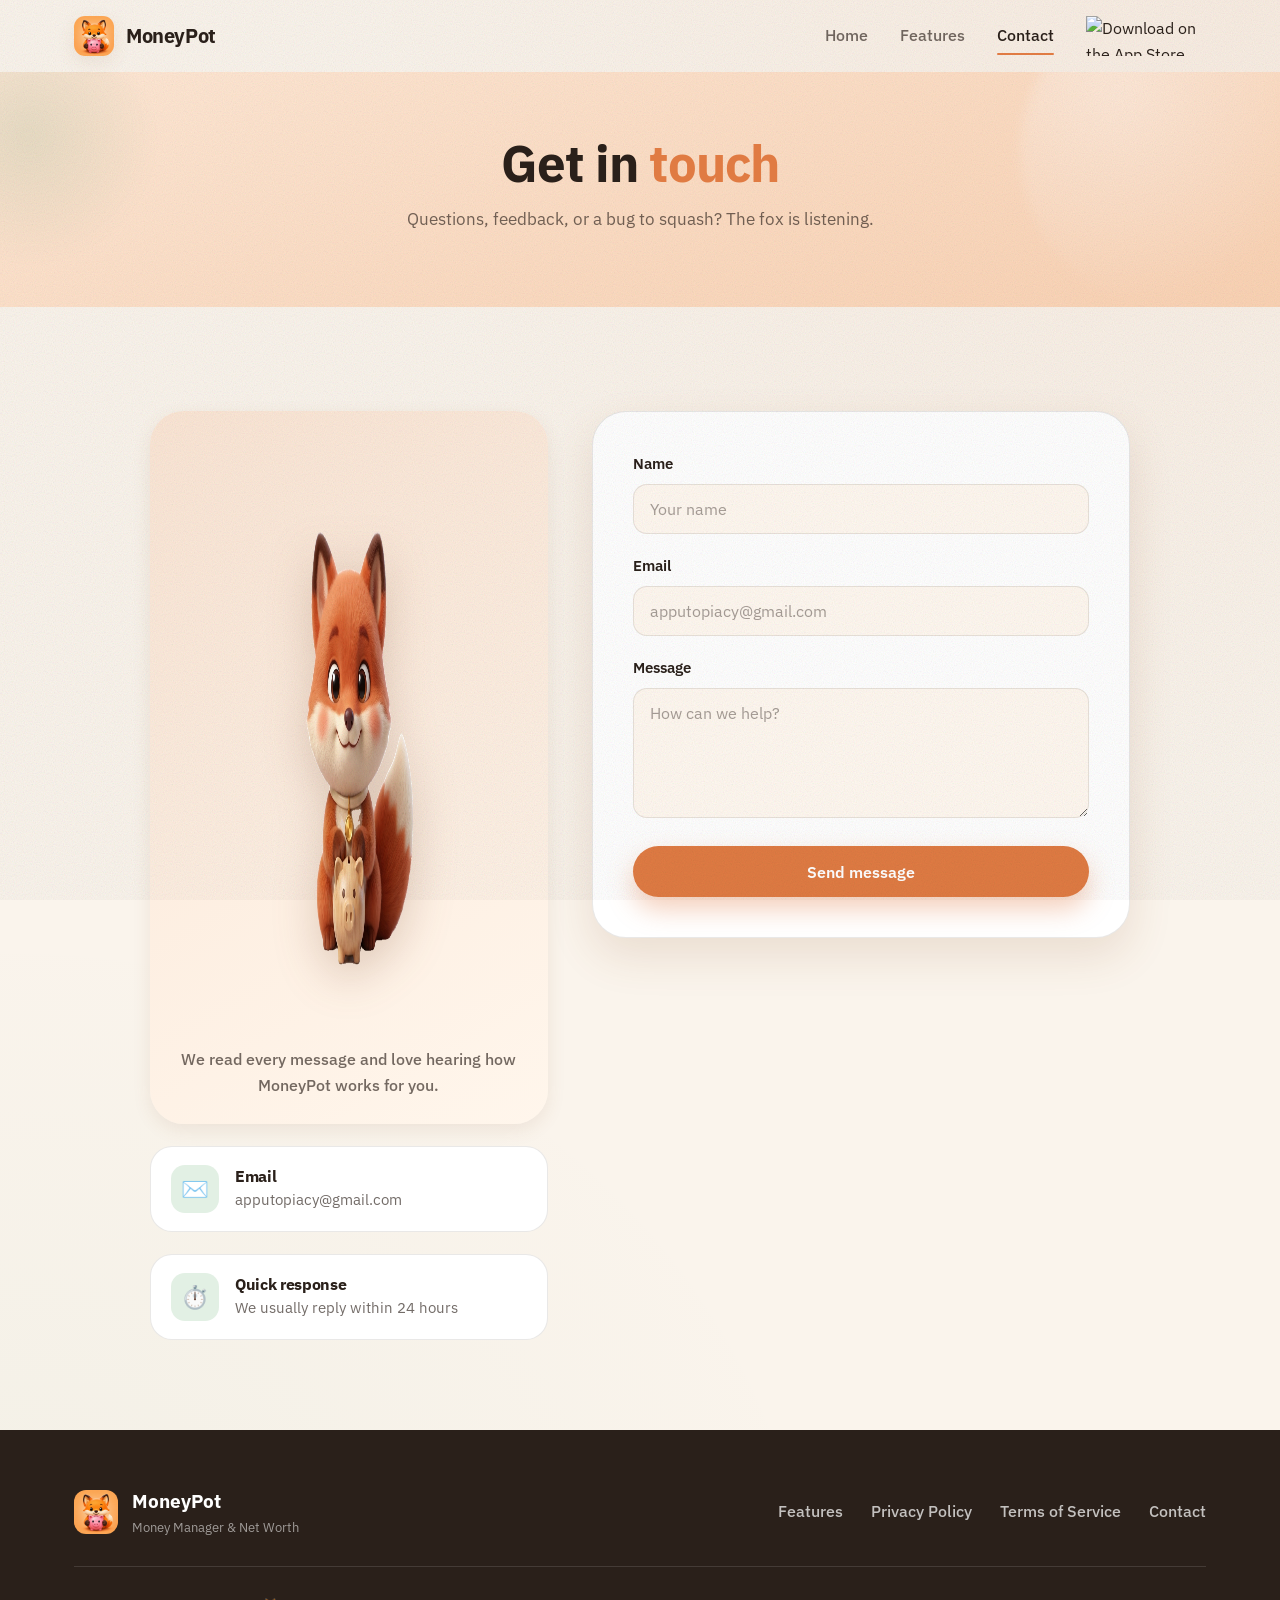
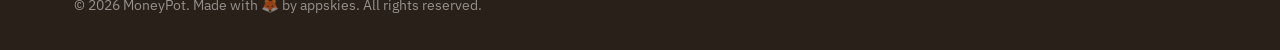
==== commit f88b4e02: "F6: asimcanyagiz support mailbox -> apputopiacy@gmail.com (remove operator login Apple ID / personal" ====
--- a/contact.html
+++ b/contact.html
@@ -80,7 +80,7 @@
                         <span class="info-icon" aria-hidden="true">✉️</span>
                         <div>
                             <h3>Email</h3>
-                            <p>meycasim@gmail.com</p>
+                            <p>apputopiacy@gmail.com</p>
                         </div>
                     </div>
                     <div class="info-item">
@@ -94,11 +94,8 @@
 
                 <!-- Form column -->
                 <div class="contact-form-wrapper">
-                    <form class="contact-form" id="contactForm" action="https://api.web3forms.com/submit" method="POST">
+                    <form class="contact-form" id="contactForm" action="#">
                         <!-- Web3Forms Access Key (PUBLIC - safe to expose) -->
-                        <input type="hidden" name="access_key" value="e549a701-abc5-4e7c-9537-79efd76bed1f">
-                        <input type="hidden" name="subject" value="New MoneyPot website message">
-                        <input type="hidden" name="from_name" value="MoneyPot Website">
 
                         <!-- Honeypot Field (Bot Trap - invisible to humans) -->
                         <input type="checkbox" name="botcheck" class="hidden" style="display: none;" tabindex="-1" autocomplete="off">
@@ -110,7 +107,7 @@
 
                         <div class="form-group">
                             <label for="email">Email</label>
-                            <input type="email" id="email" name="email" placeholder="your@email.com" required>
+                            <input type="email" id="email" name="email" placeholder="apputopiacy@gmail.com" required>
                         </div>
 
                         <div class="form-group">
@@ -119,7 +116,6 @@
                         </div>
 
                         <!-- hCaptcha Widget (free spam protection, domain-agnostic) -->
-                        <div class="h-captcha" data-captcha="true"></div>
 
                         <button type="submit" class="btn btn-primary">
                             <span class="btn-text">Send message</span>
@@ -161,7 +157,7 @@
 
     <!-- Scripts -->
     <script src="js/main.js"></script>
+    <script src="js/web3forms.js"></script>
     <!-- Web3Forms client script with hCaptcha support -->
-    <script src="https://web3forms.com/client/script.js" async defer></script>
 </body>
 </html>
